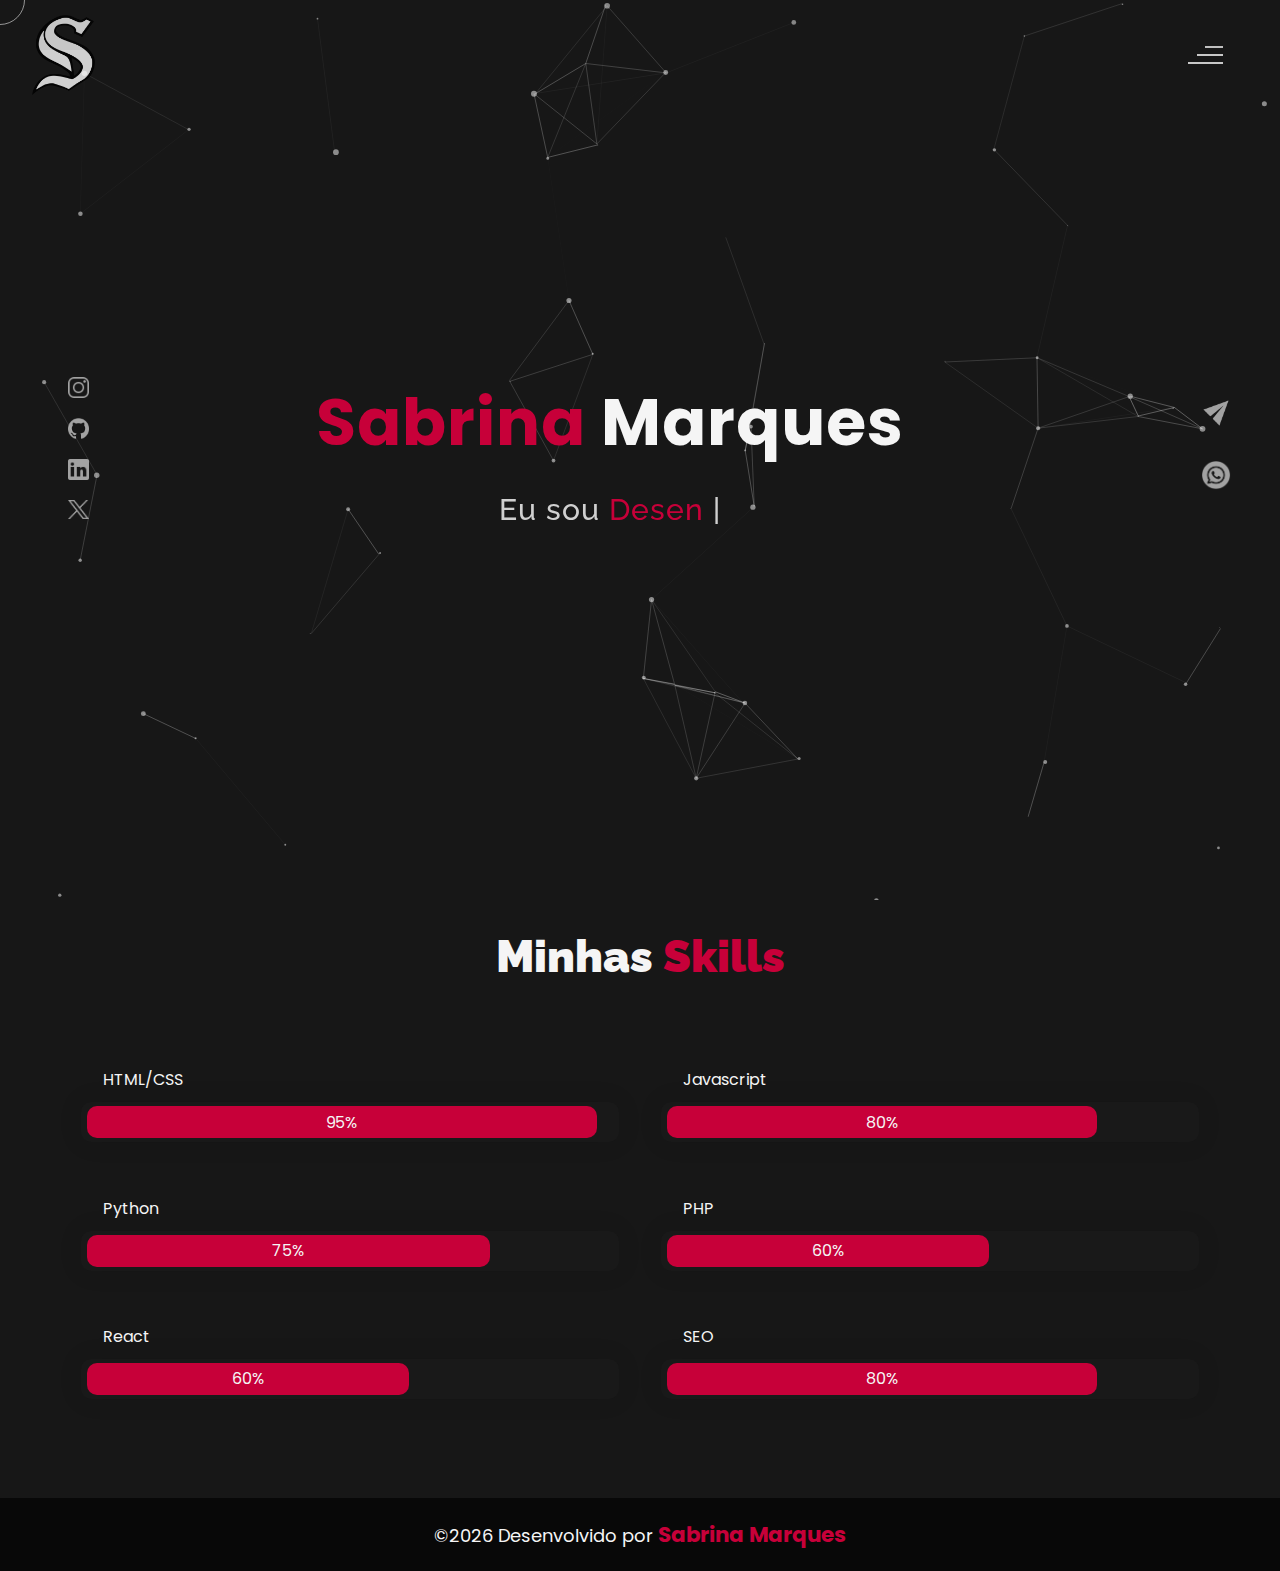
==== index.html @ eaeb14d9 "Alteração no html" ====
<!DOCTYPE html>
<html lang="pt">
<head>
    <meta charset="UTF-8">
    <meta name="viewport" content="width=device-width, initial-scale=1.0">
	<meta name="keywords" content="blog, business card, creative, creative portfolio, cv theme, online resume, personal, portfolio, professional cv, responsive portfolio, resume, resume theme, vcard" />
    <title>Sabrina Marques Portfólio</title>
  <!--favicon-img--> 
   <link rel="icon" type="image/png" href="images/S logo.png">
   <!--favicon-img-->
    <link rel="stylesheet" href="css/index.css">
    <!--main css file-->
</head>
<body>
    <div id="all">
        <div class="cursor"></div>
    <!--loader-->
        <div id="loader">
            <span class="color">Sabrina</span>Marques
        </div>
    <!--loader-end-->
    <!--link-screen-->
        <div id="breaker">
        </div>
        <div id="breaker-two">
        </div>
    <!--link-screen-->
        <!--Main-Section-->
        <!--Navigator-fullscreen-->
        <div id="navigation-content">
            <div class="logo">
                <img src="images/S logo.png" alt="logo">
            </div>
            <div class="navigation-close">
                <span class="close-first"></span>
                <span class="close-second"></span>
            </div>
            <div class="navigation-links">
                <a href="#" data-text="HOME" id="home-link" >HOME</a>
                <a href="#" data-text="ABOUT" id="about-link" >SOBRE</a>
                <a href="#" data-text="PORTFOLIO" id="portfolio-link" >PORTFOLIO</a>
                <a href="#" data-text="CONTACT" id="contact-link" >CONTATO</a>
            </div>
        </div>
        <!--Navigator-Fullscreen END-->
          <!--Home Page-->
        <!--Menubar-->
        <div id="navigation-bar">
            <img src="images/S logo.png" alt="logo">
            <div class="menubar">
                <span class="first-span"></span>
                <span class="second-span"></span>
                <span class="third-span"></span>
            </div>
        </div>
        <!--Menubar End-->
          <!--Header-->
        <div id="header">
            <div id="particles"></div>
              <!--Social Media Links-->
              <div class="social-media-links">
                <a href="https://www.instagram.com/sxbrina.tech"><img src="images/instagram logo.png" class="social-media" alt="instagram-logo"></a>
                 <a href="https://github.com/SabrinaMarquesF"><img src="images/github logo.png" class="social-media" alt="github-logo"></a>
                 <a href="https://www.linkedin.com/in/sabrina-marques-ferraz-79344420b/"><img src="images/linkedin logo.png" class="social-media" alt="linkedin-logo"></a>
                 <a href="https://twitter.com/sxbrinamf"><img src="images/Twitter-X-White-Logo-PNG.png" class="social-media" alt="twitter-logo"></a>
             </div>
            <!--Social Media Links end-->
            <div class="header-content">
                <div class="header-content-box">
                    <div class="firstline"><span class="color">Sabrina </span>Marques</div>
                <div class="secondline">
                Eu sou
                <span class="txt-rotate color" data-period="1200"data-rotate='[ " Desenvolvedora.", "Freelancer.", " Analista de Sistemas." ]'></span>
                <span class="slash">|</span>
        </div>
                    <div class="contact">
                <a href="Mailto:sabrinamferraz20@gmail.com"><img src="images/mail.png" alt="email-pic" class="contactpic"></a>
                <a href="https://wa.me/5587999756280"><img src="images/whatsapp.png" alt="phone-pic" class="contactpic"></a>
                    </div>    
            </div>
            </div>
            <!--header image
            <div class="header-image">
            <img src="images/man.jpg" alt="logo">
            </div>-->
            <!--header image end-->
        </div>
           <!--Header End-->
        <!--HomePage End-->
        <!--Main-Section End-->
        <!--about-->
        <div id="about">
            <div class="color-changer">
            <div class="color-panel">
                <img src="images/gear.png" alt="">
            </div>
            </div>
            <!--about content-->
            <div id="about-content">
                <div class="about-header">
                    Sobre <span class="color">Mim</span>
                    <span class ="header-caption">Conheça - <span class="color"> me.</span> :)</span>
                </div>
                <div class="about-main">
            <div class="about-first-paragraph wow">
            <!--about description-->
               <span class="about-first-line">
                    Sou uma
                    <span class="color">desenvolvedora web</span>
                     e entusiasta em games. </span>
                     <br>
               <span class="about-second-line"> Com o foco em sites, mas também desenvolvo projetos como jogos e APIs!</span>
               <div class="cv">
                <a href="images/SabrinaMarquesFerraz.pdf"><button>Veja meu <span class="colors">currículo </span></button></a>
            </div>
            </div>
            <!--about picture-->
            <div class="about-img">
                <img src="images/about.jpg" alt="Your Image">
            </div>
            </div>
    
            </div>
            <!--services start-->
            
            <!--services header-->
                    <div class="services-heading wow">
                        <span class="color">Meus </span>Serviços 
                    </div>
            <!--services header end-->
            <!--services content-->
                    <div class="services-content">
                           <div class="service-one service wow">
                               <div class="service-img">
                               <img src="images/coding.png" alt="service-one">
                               </div>
                               <div class="service-description">
                                <h2>Web Designing</h2>
                                <p>Experiência em criar interfaces intuitivas e funcionais, sempre focadas em UX e responsividade. Tenho conhecimento em HTML, CSS e JavaScript, além de utilizar ferramentas como Bootstrap e React para o desenvolvimento.</p>
                               </div>
                           </div>
                           <div class="service-two service wow">
                               <div class="service-img">
                               <img src="images/instagram.png" alt="service-two">
                               </div>
                               <div class="service-description">
                                <h2>Social Media</h2>
                                <p>Tenho experiência em Social Media, criando estratégias para engajamento em plataformas como Instagram e Facebook. Desenvolvo conteúdos criativos.</p>
                               </div>
                           </div>
                           <div class="service-three service wow">
                            <div class="service-img">
                               <img src="images/bulb.png" alt="service-three">
                            </div>
                            <div class="service-description">
                                <h2>Creative Design</h2>
                                <p>Desenvolvendo conceitos visuais inovadores para campanhas e projetos. Trabalho com tipografia, cores e layouts para criar designs que sejam atraentes e impactantes.</p>
                            </div>
                        </div>
                    </div>
            </div>
            <!--services content end-->
            <!--services end-->
            <div id="skills">
                <div class="skills-header">
                     Minhas <span class="color"> Skills</span>
                </div>
                <div class="skills-content " style="text-align: center;">
                    <div class="skill-html skill">
                        <div class="skill-text">
                    <div class="html">
                        HTML/CSS
                    </div>
                        </div>
                    <div class="html-prog wow prog">
                 <div class="html-progress wow">95%</div>
                    </div>
                    </div>
                    <div class="skill-html skill">
                        <div class="skill-text">
                    <div class="html">
                      Javascript
                    </div>
                        </div>
                    <div class="html-prog wow prog">
                 <div class="js-progress wow">80%</div>
                    </div>
                    </div>
                    <div class="skill-html skill">
                        <div class="skill-text">
                    <div class="html">
                        Python
                    </div>
                        </div>
                    <div class="html-prog wow prog">
                 <div class="adobe-progress wow">75%</div>
                    </div>
                    </div>
                    <div class="skill-html skill">
                        <div class="skill-text">
                    <div class="html">
                        PHP
                    </div>
                        </div>
                    <div class="html-prog wow prog">
                 <div class="php-progress wow">60%</div>
                    </div>
                    </div>
                    <div class="skill-html skill">
                        <div class="skill-text">
                    <div class="html">
                        React
                    </div>
                        </div>
                    <div class="html-prog wow prog">
                 <div class="jquery-progress wow">60%</div>
                    </div>
                    </div>
                    <div class="skill-html skill">
                        <div class="skill-text">
                    <div class="html">
                        SEO
                    </div>
                        </div>
                    <div class="html-prog wow prog">
                 <div class="seo-progress wow">80%</div>
                    </div>
                    </div>
                </div>
            </div>
    <!--copyright-section You Can Remove After Downloading-->
            <div class="footer">
             <div class="footer-text">
                &copy;<script>
                    document.write(new Date().getFullYear());
                  </script> Desenvolvido por <a href="https://www.instagram.com/sxbrina.tech" target="_blank" class="author-link">Sabrina Marques</a>
             </div>
            </div>
    <!--copyright-section-->
        </div>
        <!--about end-->
        <!--portfolio-->
        <div id="portfolio">
            <div class="portfolio-header"> <span class="color"> Meu </span> Portfólio
            <span class ="header-caption"> Alguns dos meus <span class="color"> Projetos</span></span></div>
             <div id="portfolio-content">
                 <div class="portfolio portfolio-first">
                     <div class="portfolio-image">
                        <img src="images/landingpagegogamer.png" alt="portfolio-first">
                     </div>
                     <div class="portfolio-text">
                         <h2>Landing Page</h2>
                         <p>Site feito com HTML, CSS e JavaScript. Desenvolvi uma landing page intuitiva para um evento de gamers, destacando a programação e facilitando a inscrição. 
                            A página é responsiva, oferecendo uma navegação simples em todos os dispositivos e links rápidos para redes sociais. </p>
                         <div class="button"><a href="https://github.com/SabrinaMarquesF/LandingPageGoGamer"><button><span class="index"> Veja o projeto<i class="gg-arrow-right"></i></span></button></a></div>
                     </div>
                 </div>
                 <div class="portfolio portfolio-second">
                    <div class="portfolio-image">
                        <img src="images/lojagamer.png" alt="portfolio-second">
                    </div>
                    <div class="portfolio-text">
                        <h2>Site para o seu negócio</h2>
                        <p>Site feito com HTML, CSS, Javascript e conhecimentos em Bootstrap. Criei um site moderno e responsivo para uma loja de PCs e periféricos, com um design atraente que exibe produtos de forma clara. O site oferece navegação fácil, categorias bem definidas para melhorar a experiência do usuário.</p>
                        <div class="button"><a href="https://lojadegamesportflio.netlify.app/"><button><span class="index"> Veja o projeto<i class="gg-arrow-right"></i></span></button></a></div>
                    </div>
                </div>
             
                <div class="portfolio portfolio-third">
                    <div class="portfolio-image">
                        <img src="images/smagency.png" alt="portfolio-third">
                    </div>
                    <div class="portfolio-text">
                        <h2>Site para sua agência</h2>
                        <p>Site feito com HTML, CSS, Javascript e conhecimentos em Bootstrap. Esse site foi desenvolvido com detalhes da experiência do usuário, totalmente responsivo e completo para ter todas a informações sobre a empresa.</p>
                        <div class="button"><a href="https://smagency.netlify.app/"><button><span class="index"> Veja o projeto<i class="gg-arrow-right"></i></span></button></a></div>
                    </div>
                </div>
                <div class="portfolio portfolio-fourth">
                    <div class=" portfolio-image">
                        <img src="images/pythongame.png" alt="portfolio-fourth">
                    </div>
                    <div class="portfolio-text">
                        <h2>Usando Python</h2>
                        <p>Um pequeno jogo feito com python, cotendo lógica e interações. Ainda na fase inicial.</p>
                        <div class="button"><a href="https://github.com/SabrinaMarquesF/EscapeFromSpaceDemo"><button><span class="index"> Veja o Projeto<i class="gg-arrow-right"></i></span></button></a></div>
                    </div>
                </div>
                 </div>
                    <!--copyright-section You Can Remove After Downloading-->
            <div class="footer">
                &copy;<script>
                    document.write(new Date().getFullYear());
                  </script> Desenvolvido por <a href="https://www.instagram.com/sxbrina.tech" target="_blank" class="author-link"> Sabrina Marques</a>
               </div>
       <!--copyright-section-->
             </div>
        <!--portfolio end-->
        <!--contact-->
     <div id="contact">
         <div class="contact-header">Entre em <span class="color"> Contato</span>
        <div class="contact-header-caption"> Vamos dar<span class="color"> play</span> no seu projeto!</div></div>
        <div class="contact-content">
            <!--Contact form-->
             <div class="contact-form">
                 <div class="form-header">
                     Mande sua menssagem
                 </div>
                 <form id="myForm" action="#">
                    <div class="input-line">
                        <input  id="name" type="text" placeholder="Nome" class="input-name">
                        <input id="email" type="email" placeholder="Email"  class="input-name">
                    </div>
                    <input type="text" id="subject" placeholder="Título" class="input-subject">
                    <textarea id ="body" class="input-textarea" placeholder="Mensagem"></textarea>
                    <button type="button" id ="submit" value="send">Enviar</button>
                 </form>
               
             </div>
            <!--Contact form-->
            <!--Contact information-->
             <div class="contact-info">
                <div class="contact-info-header">
                    Contact Info
                </div>
                <div class="contact-info-content">
                <div class="contect-info-content-line">
                    <img src="./images/icon-name.png" class="icon" alt="name-icon">
                    <div class="contact-info-icon-text">
                        <h6>Nome</h6>
                        <p>Sabrina Marques</p>
                  </div>
                </div>
                
              <div class="contect-info-content-line">
                  <img src="./images/icon-phone.png" class="icon" alt="phone-icon">
                  <div class="contact-info-icon-text">
                      <h6>Número</h6>
                      <p>+558799756280</p>
                </div>
              </div>
              
              <div class="contect-info-content-line">
                  <img src="./images/icon-email.png" class="icon" alt="email-icon">
                  <div class="contact-info-icon-text">
                      <h6>Email</h6>
                      <p>sabrinamferraz20@gmail.com</p>
                </div>
              </div>
                </div>
            <!--Contact information end-->
           </div>
        </div>
                    <div class="footer">
                        &copy;<script>
                            document.write(new Date().getFullYear());
                          </script> Desenvolvido por<a href="https://www.instagram.com/sxbrina.tech" target="_blank" class="author-link"> Sabrina Marques</a>
                       </div>
               <!--copyright-section-->
     </div>
        <!--contact end-->
    </div>
    <!--all the divisions-->
    <script src="https://cdnjs.cloudflare.com/ajax/libs/gsap/3.2.6/gsap.min.js"></script>
    <script src="js/jquery.min.js"></script>
    <script src="js/particles.js"></script>
    <script src="js/particles.min.js"></script>
    <script src="js/index.js"></script>
    <!--particles script-->
    <script>
  particlesJS("particles", {"particles":{"number":{"value":40,"density":{"enable":true,"value_area":800}},"color":{"value":"#ffffff"},"shape":{"type":"circle","stroke":{"width":0,"color":"#000000"},"polygon":{"nb_sides":5},"image":{"src":"img/github.svg","width":100,"height":100}},"opacity":{"value":0.5,"random":false,"anim":{"enable":false,"speed":1,"opacity_min":0.1,"sync":false}},"size":{"value":3,"random":true,"anim":{"enable":false,"speed":40,"size_min":0.1,"sync":false}},"line_linked":{"enable":true,"distance":150,"color":"#ffffff","opacity":0.4,"width":1},"move":{"enable":true,"speed":6,"direction":"none","random":false,"straight":false,"out_mode":"out","bounce":false,"attract":{"enable":false,"rotateX":600,"rotateY":1200}}},"interactivity":{"detect_on":"canvas","events":{"onhover":{"enable":true,"mode":"repulse"},"onclick":{"enable":true,"mode":"push"},"resize":true},"modes":{"grab":{"distance":400,"line_linked":{"opacity":1}},"bubble":{"distance":400,"size":40,"duration":2,"opacity":8,"speed":3},"repulse":{"distance":200,"duration":0.4},"push":{"particles_nb":4},"remove":{"particles_nb":2}}},"retina_detect":true});
    </script>

</body>
</html>
---- css/index.css ----
@import url('https://fonts.googleapis.com/css?family=Raleway:300&display=swap');
@import url('https://fonts.googleapis.com/css?family=Monoton&display=swap');
@import url('https://fonts.googleapis.com/css?family=Poppins:500&display=swap');
*{
    padding: 0%;
    margin: 0%;
    box-sizing: border-box;
}
::-webkit-scrollbar{
    width: 4px;
    color:#c70039;
    transition: all .4s ease;
}
::-webkit-scrollbar-thumb {
    background: #c70039; 
    border-radius: 4px;
    width: 4px;
    transition: all .4s ease;
  }
  ::-webkit-scrollbar-track {
    background: #101010; 
    border-radius: 4px;
    width: 4px;
  }
  input::-webkit-outer-spin-button,
input::-webkit-inner-spin-button {
  -webkit-appearance: none;
  margin: 0;
}

/* Firefox */
  html{
    background: #101010;
    
  }
  #loader{
      display: flex;
      align-items: center;
      justify-content: center;
      flex-direction: column;
      height:100vh;
      position: fixed;
      z-index:100;
      font-family: poppins;
      background-color: #202020;
      color: whitesmoke;
      font-size: 70px;
      width: 100%;
  }
body{
    user-select: none;
    height: auto;
    overflow-x: hidden;
    width: 100%;
    background: #171717;
}
#header{
    background:#171717;
    height: 100vh;
    width: 100%;;
    overflow: hidden;
    animation: scale 1.5s ease;
    position:relative;
    display: block;
}
#particles{
    position: absolute;
    top: 0;
    left: 0;
    height: 100%;
    width: 100vw;
    background-size: cover;
    background-position: 50% 50%;
    display: block;
}
#navigation-content{
    height: 100vh;
    width: 100%;
    position:fixed;
    z-index: 5;
    background-color:#020202;
    transform: translateY(-200%);
    display: flex;
    flex-direction: column;
    align-items: center;
    justify-content: center;
}
#navigation-bar{
    position: fixed;
    height: 100px;
    width: 100%;
    z-index: 3;
    padding: 10px;
    background:transparent;
    overflow: hidden;
}
.menubar{
    position: absolute;
    right:4%;
    top: 40%;
    cursor: pointer;
    opacity: .8;
    transition: all .4s ease;
}
.menubar span{
    position: relative;
    background-color:transparent;
    height:2px;
    width: 20px;
    display: block;
    margin:6px;
    border-radius: 20px;
}
.menubar .first-span{
    width:35px;
}
.menubar .first-span::before{
    content: "";
    position: absolute;
    height: 100%;
    width: 50%;
    top:0;
    right:0;
    background-color:whitesmoke;
    transition: all .5s ease;

}
.menubar .second-span{
    width:35px;
}
.menubar .second-span::before{
    content: "";
    position: absolute;
    height: 100%;
    width: 75%;
    top:0;
    right:0;
    background-color:whitesmoke;
    transition: all .3s ease;
}
.menubar .third-span{
    width:35px;
}
.menubar .third-span::before{
    content: "";
    position: absolute;
    height: 100%;
    width: 100%;
    top:0;
    right:0;
    background-color:whitesmoke;
    transition: all .3s ease;
}
.menubar:hover .second-span::before , .menubar:hover .first-span::before {
    width: 100%;
}
.menubar:hover{
    opacity: 1;
}
.close-first , .close-second{
 height: 2px;
 width: 35px;
 background-color: whitesmoke;
 display: block;
 margin: 4px;
 cursor: pointer;
 padding: 1px;
 border-radius: 20px;
}
.close-first {
    transform: rotate(45deg);
}
.close-second{
    transform: rotate(-45deg);
}
.navigation-close{
    position: absolute;
    top: 6%;
    right:4%;
    padding: 10px;
    cursor: pointer;
    transition: all.3s ease;
    opacity: .8;
}
.navigation-close:hover{
    opacity: 1;
    transform: rotate(90deg);
}
.logo img{
    height: 80px;
    position: absolute;
    top: 3%;
    left: 2.5%;
    opacity: .8;
    z-index: 2;
    cursor: pointer;
    transition: all .4s ease;
}
.logo img:hover{
    opacity: 1;
    transform: rotate(-45deg);
}
#navigation-bar img{
    height: 80px;
    position: absolute;
    ;
    top: 15%;
    left: 2.5%;
    opacity: .8;
    transition: all .4s ease;
}
#navigation-bar img:hover{
    opacity: 1;
    transform:rotate(-45deg);
}
.header-image img{
    height: 100vh;
    float: right;
}
.header-image{
    float: right;
    height: auto;
    background-size: cover;
    background-position: center;
    width: 40%;   
    height: 100vh;

}
.header-content{
    height: 100vh;
    width: 100%;
    float: left;
    display: flex;
    position: absolute;
    align-items: center;
    justify-content: center;
    color: whitesmoke;
    font-family: raleway;
    font-weight: 400;
    letter-spacing: 1px;
    flex-direction: column;
    font-size: 50px;
    z-index: 1;
}
.header-content-box{
    z-index: 2;
    text-align: center;
    height: auto;
    padding-right: 60px;
    width: auto;

}
.header-content .firstline{
    z-index: 2;
    font-weight:700;
    font-family: poppins;
    font-size: 65px;
}
.header-content .secondline{
    z-index: 2;
    font-size: 30px;
    padding-top:20px ;
    font-weight:500;
    color: rgb(255, 255, 255,.8);
}
.slash{
    animation-name: animateslash;
    animation-duration: .8s;
    animation-iteration-count: infinite;
    animation-play-state: running;
}
@keyframes animateslash{
    0%{
        opacity: 1;
        z-index: 2;
    }
    100%{
        opacity: 0;
        z-index: 0;
    }
}
@-webkit-keyframes animateslash{
    0%{
        opacity: 1;
        z-index: 2;
    }
    100%{
        opacity: 0;
        z-index: 0;
    }
}
.social-media-links{
    height: 100vh;
    position: absolute;
    z-index: 2;
    padding: 60px;
    width: auto;
    display: flex;
    flex-direction: column;
    align-items: center;
    justify-content: center;
}
.social-media{
    color: white;
    width:  21px;
    ;
    opacity: .6;
    margin: 8px;
    transition: all .4s ease;
}
.social-media:hover{
    opacity: 1;
    transform: scale(1.1);
}
.navigation-links{
    display: flex;
    align-items: center;
    justify-content: center;
    flex-direction: column;
    font-family:poppins;
}
.navigation-links a{
    padding:10px;
    text-decoration: none;
    color: white;
    font-size: 30px;
    opacity: .7;
    transition: all .4s ease;
}
.navigation-links a:hover{
    opacity: 1;
}
.navigation-links a::before{
    content: "";
    position: absolute;
    top:50%;
    left: 50%;
    display: flex;
    justify-content: center;
    transform: translate(-50%,-50%);
    align-items: center;
    font-size: 5em;
    font-weight: 400;
    font-family: monoton;
    color:rgb(255, 255, 255,.1);
    z-index: 1;
    pointer-events: none;
    opacity: 0;
    letter-spacing: 100px;
    transition: all .4s ease;
}
.navigation-links a:hover::before{
    content: attr(data-text);
    opacity: 1;
    letter-spacing: 10px;
}
.contact{
    display: flex;
    position: absolute;
    width: 10%;
    right: 0;
    top: 0;
    height: 100%;
    align-items: center;
    justify-content: center;
    flex-direction: column;
    z-index: 3;
}
.contact a{
    z-index: 3;
}
.contact img{
    margin:10px;
    height:30px;
    opacity: .6;
    transition: all .4s ease;
}
.contact img:hover{
    opacity: 1;
    transform: scale(1.1);
}
#breaker{
    height: 100vh;
    width: 200%;
    background-color: #c70039;
    opacity: 1;
    animation: breakeranimate 2s linear;
    display: none;
    transition: all .4s ease;
    border-radius: 5px;
    z-index: 10;
    position: fixed;
}
@keyframes breakeranimate{
   0%{ transform : translateX(-100%)}
   50%{ transform : translateX(0%) }
   100%{ transform : translateX(100%) }
}
@-webkit-keyframes breakeranimate{
    0%{ transform : translateX(-100%) }
    50%{ transform : translateX(0%) }
    100%{ transform : translateX(100%) }
}
.color{
    color: #c70039;
    transition: all .4s ease;
}
#about{
    background-color: #101010;
    display: none;
    width: 100%;
    height: auto;
    overflow: hidden;
}
@keyframes scale{
    0%{
        transform: scale(.6);
    }
    100%{
        transform: scale(1);
    }
}
@-webkit-keyframes breakeranimate{
    0%{
        transform: scale(.6);
    }
    100%{
        transform: scale(1);
    }
}
#about-content{
    display: flex;
    flex-direction:column;
    align-items: center;
    color: whitesmoke;
    justify-content: center;
    height: auto;
    width: 100%;
    padding:30px;
}
.about-header{
    height: auto;
    width: 100%;
    text-align: center;
    align-items: center;
    justify-content: center;
    font-size: 45px;
    font-family: raleway;
    color: whitesmoke;
    padding:10px;
    padding-bottom: 30px;
    padding-top: 60px;
    font-weight: 900;
}
.about-first-paragraph{
    color: whitesmoke;
    justify-content: center;
    font-size: 20px;
    font-family: poppins;
    width: 50%;
    padding: 30px;
    font-weight: 400;
}
.about-first-paragraph .color{
    font-size: 40px;
}
.about-first-line{
    font-size: 35px;
    opacity: 1;
    margin-bottom: 10px;
    display: block;
}
.about-second-line{
    opacity: .8;
    font-size: 18px;
    font-weight: 200;
}
.about-main{
    display: flex;
    align-items: center;
    justify-content: center;
    width: 100vw;
    height: auto;
    padding-left: 50px;
    padding-right: 50px;
    flex-direction: row;
}
.about-img img{
    width: 100%;
    height:380px;
    padding: 30px;
    border-radius: 40px;
}
.about-img {
    background-image: cover;
    width: 550px;
    height:auto;
    padding: 30px;
    padding-top: 10px;
    border-radius: 40px;
}

#about-content a{
    text-decoration: none;
    font-family: aileron;
    font-weight: 400;
    font-size: 35px;
    color: #c70039;
    transition: all .4s ease;
}
.cv {
    padding-top: 40px;
}
.cv a button{
    background: transparent;
    border:none;
    padding: 15px 30px;
    color: whitesmoke;
    background: #c70039;
    outline: none;
    font-size:20px;
    font-family: aileron;
    border-radius: 4px;
    font-weight: 400;
    cursor: pointer;
    position: relative;
    transition: all .4s ease;

}
.cv a button:hover{
    opacity: 1;
    transform: scale(1.05);
}
#services{
    position: relative;
}

.services-heading{
    height: auto;
    width: 100%;
    text-align: center;
    align-items: center;
    justify-content: center;
    font-size: 45px;
    font-family: raleway;
    color: whitesmoke;
    padding:10px;
    padding-bottom: 30px;
    padding-top: 30px;
    font-weight: 900;

}
.about-first-paragraph {
    display: flex;
    align-items: center;
    justify-content: center;
    flex-direction:column ;
}
.colors{
    color: whitesmoke;
}
.services-content{
    height: auto;
    width: 100%;
    overflow: hidden;
    text-align: center;
    padding:2.5%;
}
.service{
    height:380px;
    width:28%;
    margin: 1.5%;
    background-color: #191919;
    ;
    display: inline-block;
    box-shadow:0px 0px 25px rgb(0,0,0,.05);
    position: relative;
    text-align: center;
    z-index: 2;
    border-radius: 10px;
    overflow: hidden;
    animation: opacity 1.4s ease ;
}
.service-img{
    text-align: center;
}

.service-img img{
    display: inline-block;
    z-index: 2;
    position: relative;
    margin: 20px;
    border-radius: 30%;
    padding: 10px;
    border: 0px solid #c70039;
    background: #c70039;
    box-shadow:0px 0px 0px 0px #c70039 ;
    height:100px;
    transition: all .8s ease;
}
.service:hover .service-img img{
    box-shadow:0px 0px 0px 400px #c70039 ;
}
.service-description{
    font-family: poppins;
    color:whitesmoke;
    position: relative;
    display: inline-block;
    z-index:2;
}
.service-description h2{
    padding: 10px;
    margin: 5px;
    font-weight: 200;
    font-size: 25px;
}
.service-description p{
    padding: 10px;
    font-weight: 200;
    font-size: 16px;
    opacity: .8;
}
#skills{
    width: 100%;
    height:auto;
}
.skills-header{
    height: auto;
    width: 100%;
    text-align: center;
    align-items: center;
    justify-content: center;
    font-size: 45px;
    font-family: raleway;
    color: whitesmoke;
    padding:10px;
    padding-bottom: 30px;
    padding-top: 30px;
    font-weight: 900;
}
.skills-content{
    height: auto;
    width:100%;
    margin-top: 20px;
    margin-bottom: 80px;
}
.skill-html{
    height: auto;
    width: 45%;
    padding: 0%;
    position: relative;
    font-family: poppins;
    color:whitesmoke;
    display: inline-block;
    padding:1.5%;
}
.skill-text{
    width:80%;
    position: relative;
    height: 50px;
}
.html{
    display: inline-block;
    position: absolute;
    left: 5%;
    top:30%;
}
.html-prog{
   width:100%;
   height:40px;
   border-radius: 10px;
   background: #191919;
   box-shadow:0px 0px 25px rgb(0,0,0,.1);
   position: relative;
   overflow: hidden;
}
.html-progress{
    position: absolute;
    top:10%;
    left:1%;
    height: 80%;
    display: flex;
    align-items: center;
    justify-content: center;
    transition: all .4s ease;
    width:95%;
    border-radius: 10px;
    background: #c70039;
}
.js-progress{
    position: absolute;
    top:10%;
    left:1%;
    height: 80%;
    display: flex;
    align-items: center;
    font-family: poppins;
    justify-content: center;
    transition: all .4s ease;
    width:80%;
    border-radius: 10px;
    background: #c70039;
}
.adobe-progress{
    position: absolute;
    top:10%;
    left:1%;
    height: 80%;
    display: flex;
    align-items: center;
    justify-content: center;
    transition: all .4s ease;
    width:75%;
    border-radius: 10px;
    background: #c70039;
}
.php-progress{
    position: absolute;
    top:10%;
    left:1%;
    height: 80%;
    display: flex;
    align-items: center;
    justify-content: center;
    width:60%;
    border-radius: 10px;
    background: #c70039;
    transition: all .4s ease;
}
.jquery-progress{
    position: absolute;
    top:10%;
    left:1%;
    height: 80%;
    display: flex;
    align-items: center;
    justify-content: center;
    transition: all .4s ease;
    width:60%;
    border-radius: 10px;
    background: #c70039;
}
.seo-progress{
    position: absolute;
    top:10%;
    left:1%;
    height: 80%;
    display: flex;
    align-items: center;
    justify-content: center;
    width:80%;
    border-radius: 10px;
    transition: all .4s ease;
    background: #c70039;
}
.portfolio-header{
    height: auto;
    width: 100%;
    text-align: center;
    align-items: center;
    justify-content: center;
    font-size: 45px;
    font-family: raleway;
    transition: all .4s ease;
    color: whitesmoke;
    padding:10px;
    padding-bottom: 30px;
    padding-top: 60px;
    font-weight: 900;
}

.header-caption{
    opacity:.8;
    display: block;
    font-size: 20px;
    font-family: raleway;
    padding: 8px;
    padding-top: 15px;
    color: whitesmoke;
    font-weight: 400;
}
.portfolio{
    height:auto;
    width: 100%;
    display: flex;
    flex-direction: row;
    align-items: center;
    justify-content: center;
    padding: 1.5%;
    padding-right: 2%;
    padding-top: 50px;
    padding-bottom: 40px;
}

.portfolio-text{
    width: 40%;
    padding-left: 1%;
    margin: 1%;
    margin-left: -40px;
    margin-top: 160px;
    z-index: 3;
    opacity: 1;
    background: #080808;
    padding-top: 10px;
    padding-bottom: 10px;
}

.portfolio-text h2{
    font-size: 35px;
    font-family: poppins;
    font-weight: 200;
    padding: 20px;
    color: #c70039;
    transition: all .4s ease;
}
.portfolio-text p{
    font-size: 16px;
    opacity: .8;
    font-family: poppins;
    font-weight: 200;
    padding: 20px;
}
.portfolio-text button{
    font-size: 16px;
    opacity: .8;
    font-family: poppins;
    font-weight: 200;
    padding: 10px 20px;
    background:transparent;
    color:#c70039;
    transition: all .4s ease;
    outline: none;
    margin: 20px;
    border: 1.5px solid #c70039;
    cursor: pointer;
    overflow: hidden;
    position: relative;
    transition: all .4s ease;
}
.portfolio-text button::before{
    content: "";
    position: absolute;
    width: 0%;
    height: 200%;
    transform: rotate(-15deg) translateY(-20px);
    top: 0;
    left: 0;
    z-index: 3;
    background: #c70039;
    transition: all .7s ease;
}
.portfolio-text button:hover{
    opacity: 1;
    color:whitesmoke;
}
 button:hover .index{
     position: relative;
    z-index: 4;
}
.portfolio-text button:hover::before{
    opacity: 1;
    width: 120%;
}
.button{
    text-align: center;
}
    .portfolio-image img{
        height: 400px;
        width: 100%;
        position: relative;
    }
    .portfolio-image{
        height: 400px;
        width: 40%;
    }
.portfolio-image img::before{
    content: "";
    height: 100%;
    width: 100%;
    background: #c70039;
    opacity: .1;
    top: 0;
    left: 0;
    transition: all .4s ease;
    position: absolute;
    z-index: 2;
}
#portfolio-content{
    width: 100%;
    display: flex;
    height: auto;
    flex-direction: column;
    justify-content: center;
    overflow: hidden;
}
#portfolio{
    display: none;
    height: auto;
    overflow-x: hidden;
    background-color: #101010;
    width: 100%;
    color:whitesmoke;
}
.blog-header{
    height: auto;
    width: 100%;
    text-align: center;
    align-items: center;
    justify-content: center;
    font-size: 45px;
    font-family: raleway;
    color: whitesmoke;
    padding:10px;
    padding-bottom: 30px;
    padding-top: 60px;
    font-weight: 900;
}
.cursor{
    height: 50px;
    width: 50px;
    display: block;
    border-radius: 50%;
    border: 1px solid whitesmoke;
    background: transparent;
    pointer-events: none;
    position: fixed;
    top: -25px;
    left: -25px;
    z-index: 10;
    opacity: .6;
    transition:  scale .5s ease;
}
.cursor-small{
    height: 50px;
    width: 50px;
    display: block;
    border-radius: 50%;
    border: 1px solid whitesmoke;
    background: transparent;
    pointer-events: none;
    position: fixed;
    top: -25px;
    left: -25px;
    z-index: 10;
    opacity: .6;
    transition:  scale .4s ease;
}

#contact{
    display: none;
    height: auto;
    text-align: center;
    width: 100%;
    background: #101010;
    position: relative; 
}
.contact-header{
    height: auto;
    width: 100%;
    text-align: center;
    align-items: center;
    justify-content: center;
    font-size: 45px;
    font-family: raleway;
    color: whitesmoke;
    padding:10px;
    padding-bottom: 30px;
    padding-top: 60px;
    font-weight: 900;
}
.contact-header-caption{
    padding: 10px;
    color: whitesmoke;
    opacity: .9;
    font-family:raleway;
    font-size: 18px;
}
.contact-content{
    width: 90%;
    margin: auto;
    height: auto;
    display: flex;
    flex-direction: row;
    align-items: center;
    justify-content: center;
}
.contact-info{
    width: 40%;
    height: 500px;
    background: url(../images/códigos.jpg);
    background-position: center;
    background-size: cover;
    border-radius: 16px;
    margin-bottom: 50px;
    position: relative;
    overflow: hidden;
}
.contact-info::before{
    content: "";
    width: 100%;
    height: 100%;
    position: absolute;
    top: 0;
    left: 0;
    background: #101010;
    opacity: .8;
    pointer-events: none;
}
.contact-form{
    height: 550px;
    padding-right:40px;
    width: 60%;
    display: flex;
    flex-direction: column;
}
form{
    display: flex;
    flex-direction: column;
    height: auto;
    width:auto;
    align-items: center;
    position: relative;
}
.input-line{
    width: 100%;
    height: auto;
    display: flex;
    flex-direction: row;
    align-items: center;
    justify-content: center;
}
.input-name{
    width: 40%;
    padding:10px 20px;
    margin:14px;
    border-radius: 8px;
    outline: none;
    background: #050505;
    border:none;
    color: whitesmoke;
    font-family: poppins;
    font-size: 18px;
}
.form-header{
    font-size: 24px;
    font-family: poppins;
    font-weight: 400;
    color: whitesmoke;
    padding: 28px;
}
.input-subject{
    width: 84%;
    padding:10px 20px;
    margin:24px;
    border-radius: 8px;
    outline: none;
    background: #050505;
    border:none;
    color: whitesmoke;
    font-family: poppins;
    font-size: 18px;
}
.input-textarea{
    width: 84%;
    padding:10px 20px;
    margin:15px;
    height: 150px;
    border-radius: 8px;
    outline: none;
    background: #050505;
    border:none;
    color: whitesmoke;
    font-family: poppins;
    font-size: 18px;
}
form button{
    padding:8px 24px;
    font-family: poppins;
    font-size:20px;
    color: whitesmoke;
    background:#BB0035;
    opacity: .8;
    margin: 20px;
    cursor: pointer;
    border: none;
    border-radius: 8px;
    transition: all .4s ease;
}
form button:hover{
  opacity: 1;
}
.contact-info-header{
    position: relative;
    z-index: 2;
    font-size: 24px;
    font-family: poppins;
    font-weight: 400;
    color: whitesmoke;
    padding: 30px;
}
.contect-info-content-line{
    height: auto;
    padding: 10px;
    position: relative;
    z-index: 2;
    display: flex;
    flex-direction: row;
    align-items: center;
    text-align: left;
    margin-left: 100px;
}
.contact-info-icon-text{
    color: whitesmoke;
    padding:15px;
    font-family: poppins;
}
.contact-info-icon-text h6{
    font-size: 15px;
    opacity: .8;
}
.contact-info-icon-text p{
    font-size: 14px;
    opacity: .7;
}
.icon{
    height:40px;
    opacity: .8;
}

.footer{
    background: #080808;
    width: 100%;
    padding: 20px;
    color: whitesmoke;
    display: flex;
    flex-direction: row;
    font-family: poppins;
    align-items: center;
    justify-content: center;
}
.footer .footer-text{
    position: relative;
    display: inline;
    font-size: 18px;
    font-weight: 400;
    opacity: 1;
}
.color-changer{
    height: auto;
    width: auto;
    display: flex;
    flex-direction: row;
    position: fixed;
    right:-150px;
    top:40%;
    z-index: 4;
    color:black;
    transition:all .4s ease;
}
.color-changer-active{
    right:0px;
    transition:all .4s ease;
}
.color-panel{
    height: 45px;
    cursor: pointer; 
    width:45px;
    display: flex;
    align-items: center;
    justify-content: center;
    border-bottom-left-radius: 3px;
    border-top-left-radius: 3px;
    background: whitesmoke;
}
.color-panel img{
    height: 40px; 
    width:40px;
    padding:2px;
    animation: rotate 2s linear infinite;
}
.colors ul{
    display: flex;
    flex-wrap: wrap;
    height: auto;
    max-width: 150px;
    text-align: center;
    justify-content: center;
    margin-top: 10px;
}
.colors li{
    height: 30px;
    width: 30px;
    margin: 5px;
    border-radius: 20%;
    position: relative;
    overflow: hidden;
}
.colors li a{
    position: absolute;
    top: 0;
    left: 0;
    height: 100%;
    width: 100%;
}
.color-red{
    background: #c70039;
}
.color-purple{
    background: #481380;
}
.color-green{
    background: #04A777;
}
.color-blue{
    background: #035aa6;
}
.color-malt{
    background: #00909e;
}
.color-orange{
    background: #dd7631;
}
@keyframes rotate{
    0%{
   transform: rotate(0deg);
    }
    100%{
   transform: rotate(360deg);
    }
}
@-webkit-keyframes rotate{
    0%{
        transform: rotate(0deg);
         }
         100%{
        transform: rotate(360deg);
         }
}
.color-selector{
    height:auto;
    width:150px;
    padding: 10px;
    background: whitesmoke;
    font-family: poppins;
    font-size: 16px;
    display: flex;
    color: black;
    flex-direction: column;
    align-items: center;
    justify-content: center;
}
.color-selector li{
  list-style: none;
}

.author-link {
    color: #c70039; 
    font-weight: bold; 
    text-decoration: none; 
    font-size: 1.2em;
    transition: color 0.3s ease; 
  }

  .author-link:hover {
    color: #f81555; 
    text-decoration: none;
  }

/*

Mobile

*/


@media only screen and (max-width: 550px){
    .header-content{
        height: 100vh;
        width: 100%;
        float: left;
        display: flex;
        align-items: center;
        justify-content: center;
        flex-direction: column;
        color: whitesmoke;
        font-family: raleway;
        font-weight: 500;
        letter-spacing: 2px;
        font-size: 40px;
    }
    .contact{
        display: none;
    }
    .header-image{
        float: right;
        height: auto;
        width: 0%;   
    }
    .social-media-links{
        width: 100%;
        left: 0;
        bottom: 0;
        position: absolute;
        padding: 10px;
        height: auto;
        display: flex;
        flex-direction: row;
        align-items: center;
        justify-content: center;
    }
    .header-content-box{
        padding-left: 0px;
        z-index: 2;
        text-align: center;
    }
    #contact{
        display: none;
    }
    #breaker{
        height: 50vh;
        width: 200%;
        background-color: #c70039;
        opacity: 1;
        animation: breakeranimate 2s linear;
        display: none;
        transition: all .4s ease;
        z-index: 10;
        position: fixed;
    }
    @keyframes breakeranimate{
       0%{ transform : translateX(-100%)}
       50%{ transform : translateX(0%) }
       100%{ transform : translateX(100%) }
    }
    @-webkit-keyframes breakeranimate{
        0%{ transform : translateX(-100%) }
        50%{ transform : translateX(0%) }
        100%{ transform : translateX(100%) }
    }
    .header-content-box{
        z-index: 2;
        text-align: center;
        height: auto;
        padding-right: 0px;
        width: auto;
    
    }
    #about-content{
        display: flex;
        flex-direction:column;
        align-items: center;
        color: whitesmoke;
        justify-content: center;
        height: auto;
        width: 100%;
        padding:30px;
    }
    .about-header{
        color: whitesmoke;

        justify-content: center;
        font-size: 35px;
        font-family: raleway;
        padding:10px;
        font-weight: 900;
    }
    .about-first-paragraph{
        color: whitesmoke;
        justify-content: center;
        font-size: 20px;
        font-family: poppins;
        width: 95%;
        padding: 10px;
        font-weight: 400;
    }
    .about-first-paragraph .color{
        font-size: 30px;
    }
    .about-first-line{
        font-size: 28px;
        opacity: 1;
        margin-bottom: 10px;
        display: block;
    }
    .about-second-line{
        opacity: .8;
        font-size: 15px;
    }
    .about-main{
        display: flex;
        align-items: center;
        justify-content: center;
        width: 100vw;
        height: auto;
        padding-left: 10px;
        padding-right: 10px;
        flex-direction: column-reverse;
    }
    .about-img img{
        width: 280px;
        height:220px;
        padding: 5px;
        border-radius: 10%;
    }
    .about-img {
        width: 100%;
        height:250px;
        text-align: center;
        overflow: hidden;
        border-radius: 10%;
    }
    .service{
        height:320px;
        width:90%;
        margin: 1.5%;
        background-color: #191919;
        display: inline-block;
        box-shadow:0px 0px 25px rgb(0,0,0,.1);
        position: relative;
        text-align: center;
        z-index: 2;
        border-radius: 10px;
        overflow: hidden;
    }
    .service-img img{
        display: inline-block;
        z-index: 2;
        position: relative;
        margin: 20px;
        border-radius: 30%;
        padding: 10px;
        height:80px;
        transition: all .8s ease;
    }
    .skill{
        width:80%;
    }
    .prog{
        height:30px;
    }
    .skills-content{
        height: auto;
        width:100%;
        margin-top: 20px;
        margin-bottom: 15px;
    }
    .portfolio{
        height:auto;
        width: 100%;
        display: flex;
        flex-direction: column;
        align-items: center;
        justify-content: center;
        padding: 1.5%;
        padding-right: 2%;
    padding-top: 50px;
    padding-bottom: 40px;
    }
    .portfolio-text{
        width: 90%;
        padding-left: 0%;
        margin: 0%;
        margin-left: 0px;
        margin-top: 0px;
        z-index: 1;
        background: #070707;
        padding-top: 10px;
        padding-bottom: 10px;
    }
        .portfolio-image{
            position: relative;
        }
            .portfolio-text h2{
                font-size: 22px;
                font-family: poppins;
                font-weight: 200;
                padding: 10px;
            }
            .portfolio-text p{
                font-size: 15px;
                opacity: .8;
                font-family: poppins;
                font-weight: 200;
                padding: 15px;
            }
            .cursor{
                display: none;
            }
            .service:hover .service-img img{
                box-shadow:0px 0px 0px 0px #c70039 ;
            }
            .portfolio-image img{
                height: 300px;
                width: 100%;
            }
            .portfolio-image{
                height: 300px;
                width: 90%;
            }
            #navigation-bar img{
                height: 80px;
                position: absolute;
                top: 15%;
                left: 2.5%;
                opacity: .8;
                transition: all .4s ease;
                display: none;
            }
            .blogs{
                height: auto;
                width: 90%;
                margin: 10px;
                margin-top: 20px;
                margin-bottom: 20px;
                position: relative;
            }
            .blogs .img{
                height: 80%;
                width: 100%;
                overflow: hidden;
                transition: all .65s ease;
                position: relative;
            }
            .blog-date{
                position: absolute;
                left: 0;
                bottom: 0;
                color: whitesmoke;
                font-size: 18px;
                text-align: center;
                font-weight: 400;
                font-family: poppins;
                padding: 3px;
                width: 35%;
                height: auto;
            }
            .blogs .img img{
                height: 100%;
                width: 100%;
                transition: all .65s ease;
            }
            .blog-text{
              height: auto;
              width: 100%;
              text-align: center;
              vertical-align: center;
              font-family: poppins;
              color: whitesmoke;
              background-color: #000000;
              transition: all .5s ease;
            }
            .blog-text h3{
              font-size: 24px;
              font-weight: 200;
              height: 15%;
              padding: 10px;
              letter-spacing: 1px;
            }
            .blog-text p{
                font-size: 15px;
                opacity: .9;
                font-weight: 200;
                height: 85%;
                padding: 20px;
                letter-spacing: 1px;
              }
            .blogs:hover .img{
                  transform: translateY(0%);
              }
            .blogs:hover .blog-text{
                transform: translateY(0%);
            }
            .contact-content{
                width: 90%;
                margin: auto;
                height: auto;
                display: flex;
                flex-direction: column;
                align-items: center;
                justify-content: center;
            }
            .contact-info{
                width: 90%;
                height: 500px;
                background-position: center;
                background-size: cover;
                border-radius: 16px;
                margin-bottom: 25px;
                position: relative;
                overflow: hidden;
            }
            .contact-info::before{
                content: "";
                width: 100%;
                height: 100%;
                position: absolute;
                top: 0;
                left: 0;
                background: #101010;
                opacity: .7;
                pointer-events: none;
            }
            .contact-form{
                height: auto;
                width: 90%;
                display: flex;
                padding-bottom: 40px;
                padding-right:0px;
                flex-direction: column;
            }
            form{
                display: flex;
                flex-direction: column;
                height: auto;
                width:auto;
                align-items: center;
                position: relative;
            }
            .input-line{
                width: 100%;
                height: auto;
                display: flex;
                flex-direction: column;
                align-items: center;
                justify-content: center;
            }
            .input-name{
                width: 90%;
                padding:10px 20px;
                margin:14px;
                border-radius: 8px;
                outline: none;
                background: #050505;
                border:none;
                color: whitesmoke;
                font-family: poppins;
                font-size: 16px;
            }
            .form-header{
                font-size: 22px;
                font-family: poppins;
                font-weight: 400;
                color: whitesmoke;
                padding: 20px;
                padding-top: 0px;
            }
            .input-subject{
                width: 90%;
                padding:10px 20px;
                margin:24px;
                border-radius: 8px;
                outline: none;
                background: #050505;
                border:none;
                color: whitesmoke;
                font-family: poppins;
                font-size: 16px;
            }
            .input-textarea{
                width: 90%;
                padding:10px 20px;
                margin:15px;
                height: 140px;
                border-radius: 8px;
                outline: none;
                background: #050505;
                border:none;
                color: whitesmoke;
                font-family: poppins;
                font-size: 16px;
            }
            form button{
                padding:8px 24px;
                font-family: poppins;
                font-size:20px;
                color: whitesmoke;
                opacity: .8;
                margin: 20px;
                cursor: pointer;
                border: none;
                border-radius: 8px;
                transition: all .4s ease;
            }
            form button:hover{
              opacity: 1;
            }
            .contact-info-header{
                position: relative;
                z-index: 2;
                font-size: 24px;
                font-family: poppins;
                font-weight: 400;
                color: whitesmoke;
                padding: 20px;
            }
            .contect-info-content-line{
                height: auto;
                padding: 10px;
                position: relative;
                z-index: 2;
                display: flex;
                flex-direction: row;
                align-items: center;
                text-align: left;
                margin-left: 5%;
            }
            .contact-info-icon-text{
                color: whitesmoke;
                padding:15px;
                font-family: poppins;
            }
            .contact-info-icon-text h6{
                font-size: 15px;
                opacity: .8;
            }
            .contact-info-icon-text p{
                font-size: 14px;
                opacity: .7;
            }
            .hire-me-section{
                display: none;
            }
           
}
       
/*

for tabs and large phones

*/



@media all and (max-width: 1025px) and (min-width: 551px){
    .header-content{
        height: 100vh;
        width: 100%;
        float: left;
        display: flex;
        align-items: center;
        justify-content: center;
        flex-direction: column;
        color: whitesmoke;
        font-family: raleway;
        font-weight: 500;
        letter-spacing: 2px;
        font-size: 40px;
    }
    .header-image{
        float: right;
        height: auto;
        width: 0%;   
    }
    .social-media-links{
        width: 100%;
        left: 0;
        bottom: 0;
        position: absolute;
        padding: 10px;
        height: auto;
        display: flex;
        flex-direction: row;
        align-items: center;
        justify-content: center;
    }
    .header-content-box{
        padding-left: 0px;
        z-index: 2;
        text-align: center;
    }
    .contact{
        display: none;
    }
    #breaker{
        height: 50vh;
        width: 200%;
        background-color: #c70039;
        opacity: 1;
        animation: breakeranimate 2s linear;
        display: none;
        transition: all .4s ease;
        z-index: 10;
        position: fixed;
    }
    @keyframes breakeranimate{
       0%{ transform : translateX(-100%)}
       50%{ transform : translateX(0%) }
       100%{ transform : translateX(100%) }
    }
    @-webkit-keyframes breakeranimate{
        0%{ transform : translateX(-100%) }
        50%{ transform : translateX(0%) }
        100%{ transform : translateX(100%) }
    }
    .header-content-box{
        z-index: 2;
        text-align: center;
        height: auto;
        padding-right: 0px;
        width: auto;
    
    }
    #about-content{
        display: flex;
        flex-direction:column;
        align-items: center;
        color: whitesmoke;
        justify-content: center;
        height: auto;
        width: 100%;
        padding:10px;
    }
    .about-header{
        color: whitesmoke;
        justify-content: center;
        font-size: 45px;
        font-family: raleway;
        padding:15px;
        font-weight: 900;
    }
    .about-first-paragraph{
        color: whitesmoke;
        justify-content: center;
        font-size: 40px;
        font-family: poppins;
        width: 95%;
        padding: 25px;
        font-weight: 400;
    }
    .about-first-paragraph .color{
        font-size: 35px
    }
    .about-first-line{
        font-size: 32px;
        opacity: 1;
        margin-bottom: 10px;
        display: block;
    }
    .about-second-line{
        opacity: .8;
        font-size: 24px;
    }
    .about-main{
        display: flex;
        align-items: center;
        justify-content: center;
        width: 100vw;
        height: auto;
        padding-left: 10px;
        padding-right: 10px;
        flex-direction: column-reverse;
    }
    .about-img img{
        width: 100%;
        height:380px;
        padding: 30px;
        border-radius: 40px;
    }
    .about-img {
        width: 550px;
        height:auto;
        padding: 30px;
        padding-top: 10px;
        border-radius: 40px;
    }
    .cv a button{
        border:none;
        padding: 20px 30px;
        color: whitesmoke;
        outline: none;
        font-size:20px;
        font-family: aileron;
        border-radius: 8px;
        font-weight: 400;
        cursor: pointer;
        position: relative;
        transition: all .4s ease;
    
    }
    .service{
        height:auto;
        width:45%;
        margin: 2%;
        background-color: #191919;
        display: inline-block;
        box-shadow:0px 0px 25px rgb(0,0,0,.1);
        position: relative;
        text-align: center;
        z-index: 2;
        border-radius: 10px;
        padding: 10px;
        overflow: hidden;
    }
    .service-description h2{
        padding: 10px;
        margin: 5px;
        font-weight: 200;
        font-size: 22px;
    }
    .service-description p{
        padding: 10px;
        font-weight: 200;
        font-size: 15px;
        opacity: .8;
    }
    .skill{
        width:40%;
    }
    .prog{
        height:35px;
    }
    .skills-content{
        height: auto;
        width:100%;
        margin-top: 20px;
        margin-bottom: 15px;
    }
    .portfolio{
        height:auto;
        width: 100%;
        display: flex;
        flex-direction: column;
        align-items: center;
        justify-content: center;
        padding: 1.5%;
        padding-right: 2%;
    padding-top: 50px;
    padding-bottom: 40px;
    }
    .portfolio-text{
        width: 70%;
        padding-left: 0%;
        margin: 0%;
        margin-left: 0px;
        margin-top: 0px;
        z-index: 1;
        background: #080808;
        padding-top: 15px;
        padding-bottom: 15px;
    }
        .portfolio-image{
            position: relative;
        }
            .portfolio-text h2{
                font-size: 35px;
                font-family: poppins;
                font-weight: 200;
                padding: 15px;
            }
            .portfolio-text p{
                font-size: 20px;
                opacity: .8;
                font-family: poppins;
                font-weight: 200;
                padding: 15px;
            }
            .cursor{
                display: none;
            }
            .service:hover .service-img img{
                box-shadow:0px 0px 0px 0px #c70039 ;
            }
            .portfolio-image img{
                height: 380px;
                width: 100%;
                position: relative;
            }
            .portfolio-image{
                height: 380px;
                width: 70%;
            }
            #navigation-bar img{
                height: 80px;
                position: absolute;
                top: 15%;
                left: 2.5%;
                opacity: .8;
                transition: all .4s ease;
            }
            .blogs{
                height: auto;
                width: 75%;
                margin: 10px;
                margin-top: 20px;
                margin-bottom: 20px;
                position: relative;
            }
            .blogs .img{
                height: 60%;
                width: 100%;
                overflow: hidden;
                transition: all .65s ease;
                position: relative;
            }
            .blog-date{
                position: absolute;
                left: 0;
                bottom: 0;
                color: whitesmoke;
                font-size: 18px;
                text-align: center;
                font-weight: 400;
                font-family: poppins;
                padding: 3px;
                width: 35%;
                height: auto;
            }
            .blogs .img img{
                height: 100%;
                width: 100%;
                transition: all .65s ease;
            }
            .blog-text{
              height: auto;
              width: 100%;
              text-align: center;
              vertical-align: center;
              font-family: poppins;
              color: whitesmoke;
              background-color: #050505;
              padding: 10px;
              transition: all .5s ease;
            }
            .blog-text h3{
              font-size: 28px;
              font-weight: 200;
              height: 15%;
              padding: 10px;
              letter-spacing: 1px;
            }
            .blog-text p{
                font-size: 17px;
                opacity: .9;
                font-weight: 200;
                height: 85%;
                padding: 20px;
                letter-spacing: 1px;
              }
            .blogs:hover .img{
                  transform: translateY(0%);
              }
            .blogs:hover .blog-text{
                transform: translateY(0%);
            }
            .contact-content{
                width: 90%;
                margin: auto;
                height: auto;
                display: flex;
                flex-direction: column;
                align-items: center;
                justify-content: center;
            }
            .contact-info{
                width: 70%;
                height: 500px;
                background-position: center;
                background-size: cover;
                border-radius: 16px;
                margin-bottom: 50px;
                position: relative;
                overflow: hidden;
            }
            .contact-info::before{
                content: "";
                width: 100%;
                height: 100%;
                position: absolute;
                top: 0;
                left: 0;
                background: #101010;
                opacity: .7;
                pointer-events: none;
            }
            .contact-form{
                height: auto;
                width: 90%;
                display: flex;
                padding-bottom: 40px;
                padding-right:0px;
                flex-direction: column;
            }
            form{
                display: flex;
                flex-direction: column;
                height: auto;
                width:auto;
                align-items: center;
                position: relative;
            }
            .input-line{
                width: 100%;
                height: auto;
                display: flex;
                flex-direction: column;
                align-items: center;
                justify-content: center;
            }
            .input-name{
                width: 80%;
                padding:10px 20px;
                margin:14px;
                border-radius: 8px;
                outline: none;
                background: #050505;
                border:none;
                color: whitesmoke;
                font-family: poppins;
                font-size: 16px;
            }
            .form-header{
                font-size: 22px;
                font-family: poppins;
                font-weight: 400;
                color: whitesmoke;
                padding: 20px;
                padding-top: 0px;
            }
            .input-subject{
                width: 80%;
                padding:10px 20px;
                margin:24px;
                border-radius: 8px;
                outline: none;
                background: #050505;
                border:none;
                color: whitesmoke;
                font-family: poppins;
                font-size: 16px;
            }
            .input-textarea{
                width: 80%;
                padding:10px 20px;
                margin:15px;
                height: 140px;
                border-radius: 8px;
                outline: none;
                background: #050505;
                border:none;
                color: whitesmoke;
                font-family: poppins;
                font-size: 16px;
            }
            form button{
                padding:8px 24px;
                font-family: poppins;
                font-size:20px;
                color: whitesmoke;
                opacity: .8;
                margin: 20px;
                cursor: pointer;
                border: none;
                border-radius: 8px;
                transition: all .4s ease;
            }
            form button:hover{
              opacity: 1;
            }
            .contact-info-header{
                position: relative;
                z-index: 2;
                font-size: 24px;
                font-family: poppins;
                font-weight: 400;
                color: whitesmoke;
                padding: 20px;
            }
            .contect-info-content-line{
                height: auto;
                padding: 10px;
                position: relative;
                z-index: 2;
                display: flex;
                flex-direction: row;
                align-items: center;
                text-align: left;
                margin-left: 30%;
            }
            .hire-me-section{
                display: none;
            }
            
            
}








@media all and (max-width: 9000px) and (min-width: 1441px){

    .portfolio-image img{
        height: 500px;
        width: 100%;
        position: relative;
    }
    .portfolio-image{
        height: 500px;
        width: 40%;
    }
    .about-img img{
        width: 100%;
        height:450px;
        padding: 30px;
        border-radius: 40px;
        animation: opacity 1.4s ease ;
    }
    .about-img {
        width: 40%;
        height:450px;
        padding: 30px;
        border-radius: 40px;
    }
    .about-first-line{
        font-size: 45px;
        opacity: 1;
        margin-bottom: 10px;
        display: block;
    }
     .about-first-line .color{
         font-size: 46px;
     }
    .about-second-line{
        opacity: .8;
        font-size: 28px;
        font-weight: 200;
    }
    .cv a button{
        background: transparent;
        border:none;
        padding: 25px 35px;
        color: whitesmoke;
        outline: none;
        font-size:30px;
        font-family: aileron;
        border-radius: 4px;
        font-weight: 400;
        cursor: pointer;
        position: relative;
        transition: all .4s ease;
    
    }
    .service{
        height:400px;
        width:28%;
        margin: 1.5%;
        padding: 10px;
        background-color: #191919;
        display: inline-block;
        box-shadow:0px 0px 25px rgb(0,0,0,.05);
        position: relative;
        text-align: center;
        z-index: 2;
        border-radius: 10px;
        overflow: hidden;
        animation: opacity 1.4s ease ;
    }
    .service-img{
        text-align: center;
    }
    
    .service-img img{
        display: inline-block;
        z-index: 2;
        position: relative;
        margin: 20px;
        border-radius: 30%;
        padding: 10px;
        height:120px;
        transition: all .8s ease;
    }
    .service-description h2{
        padding: 10px;
        margin: 5px;
        font-weight: 200;
        font-size: 32px;
    }
    .service-description p{
        padding: 10px;
        font-weight: 200;
        font-size: 18px;
        opacity: .8;
    }
    .blogs{
        height: 420px;
        width: 30%;
        margin: auto;
        margin-top: 50px;
        margin-bottom: 50px;
        position: relative;
        overflow: hidden;
    }
    .blogs .img{
        height: 80%;
        width: 100%;
        overflow: hidden;
        transition: all .65s ease;
        position: relative;
    }
    .blog-date{
        position: absolute;
        left: 0;
        bottom: 0;
        color: whitesmoke;
        font-size: 18px;
        text-align: center;
        font-weight: 400;
        font-family: poppins;
        padding: 3px;
        width: 25%;
        height: auto;
    }
    .blogs .img img{
        height: 100%;
        width: 100%;
        transition: all .65s ease;
    }
    .blog-text{
      height: 80%;
      width: 100%;
      text-align: center;
      vertical-align: center;
      font-family: poppins;
      color: whitesmoke;
      background-color: #050505;
      transition: all .5s ease;
    }
    .blog-text h3{
      font-size: 28px;
      font-weight: 500;
      height: 20%;
      padding: 20px;
      letter-spacing: 1px;
    }
    .blog-text p{
        font-size: 18px;
        opacity: .9;
        font-weight: 400;
        height: 80%;
        padding: 30px;
        letter-spacing: 1px;
      }
    .blogs:hover .img{
          transform: translateY(-70%);
      }
    .blogs:hover .blog-text{
        transform: translateY(-70%);
    }
    .contact-header{
        height: auto;
        width: 100%;
        text-align: center;
        align-items: center;
        justify-content: center;
        font-size: 45px;
        font-family: raleway;
        color: whitesmoke;
        padding:10px;
        padding-bottom: 30px;
        padding-top: 60px;
        font-weight: 900;
    }
    .contact-header-caption{
        padding: 10px;
        color: whitesmoke;
        opacity: .9;
        font-family:raleway;
        font-size: 18px;
    }
    .contact-content{
        width: 90%;
        margin: auto;
        height: auto;
        display: flex;
        flex-direction: row;
        align-items: center;
        justify-content: center;
    }
    .contact-info{
        width: 40%;
        height: 600px;
        background-position: center;
        background-size: cover;
        border-radius: 16px;
        margin-bottom: 50px;
        position: relative;
        overflow: hidden;
    }
    .contact-info::before{
        content: "";
        width: 100%;
        height: 100%;
        position: absolute;
        top: 0;
        left: 0;
        background: #101010;
        opacity: .7;
        pointer-events: none;
    }
    .contact-form{
        height: 600px;
        width: 60%;
        display: flex;
        flex-direction: column;
    }
    form{
        display: flex;
        flex-direction: column;
        height: auto;
        width:auto;
        align-items: center;
        position: relative;
    }
    .input-line{
        width: 100%;
        height: auto;
        display: flex;
        flex-direction: column;
        align-items: center;
        justify-content: center;
    }
    .input-name{
        width: 60%;
        padding:10px 20px;
        margin:14px;
        border-radius: 8px;
        outline: none;
        background: #050505;
        border:none;
        color: whitesmoke;
        font-family: poppins;
        font-size: 18px;
    }
    .form-header{
        font-size: 24px;
        font-family: poppins;
        font-weight: 400;
        color: whitesmoke;
        padding: 20px;
        padding-top: 0px;
    }
    .input-subject{
        width: 60%;
        padding:10px 20px;
        margin:24px;
        border-radius: 8px;
        outline: none;
        background: #050505;
        border:none;
        color: whitesmoke;
        font-family: poppins;
        font-size: 18px;
    }
    .input-textarea{
        width: 60%;
        padding:10px 20px;
        margin:15px;
        height: 150px;
        border-radius: 8px;
        outline: none;
        background: #050505;
        border:none;
        color: whitesmoke;
        font-family: poppins;
        font-size: 18px;
    }
    form button{
        padding:8px 24px;
        font-family: poppins;
        font-size:20px;
        color: whitesmoke;
        opacity: .8;
        margin: 20px;
        cursor: pointer;
        border: none;
        border-radius: 8px;
        transition: all .4s ease;
    }
}
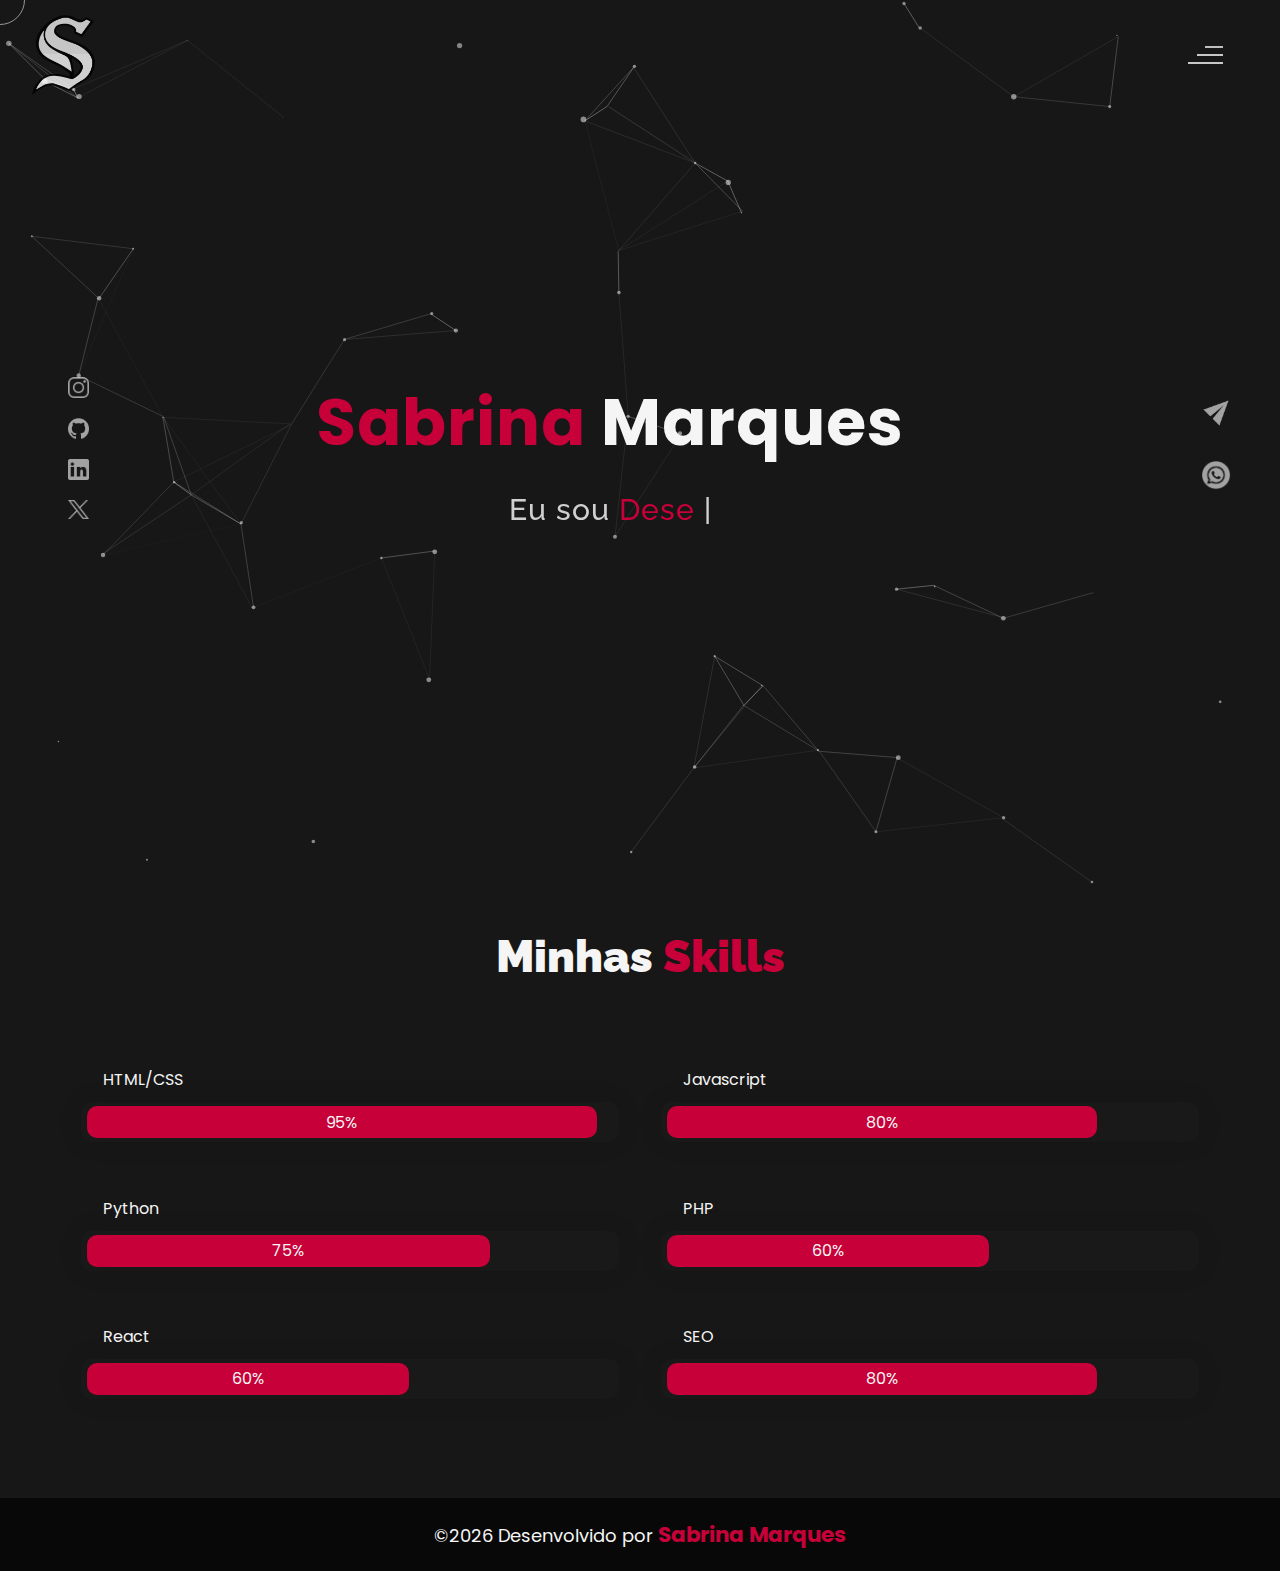
==== commit fe6e9fd8: "Update curriculo index.html" ====
--- a/index.html
+++ b/index.html
@@ -112,7 +112,7 @@
                      <br>
                <span class="about-second-line"> Com o foco em sites, mas também desenvolvo projetos como jogos e APIs!</span>
                <div class="cv">
-                <a href="images/SabrinaMarquesFerraz.pdf"><button>Veja meu <span class="colors">currículo </span></button></a>
+                <a href="images/CurriculoSabrinaMarques"><button>Veja meu <span class="colors">currículo </span></button></a>
             </div>
             </div>
             <!--about picture-->
@@ -373,4 +373,4 @@
     </script>
 
 </body>
-</html>+</html>
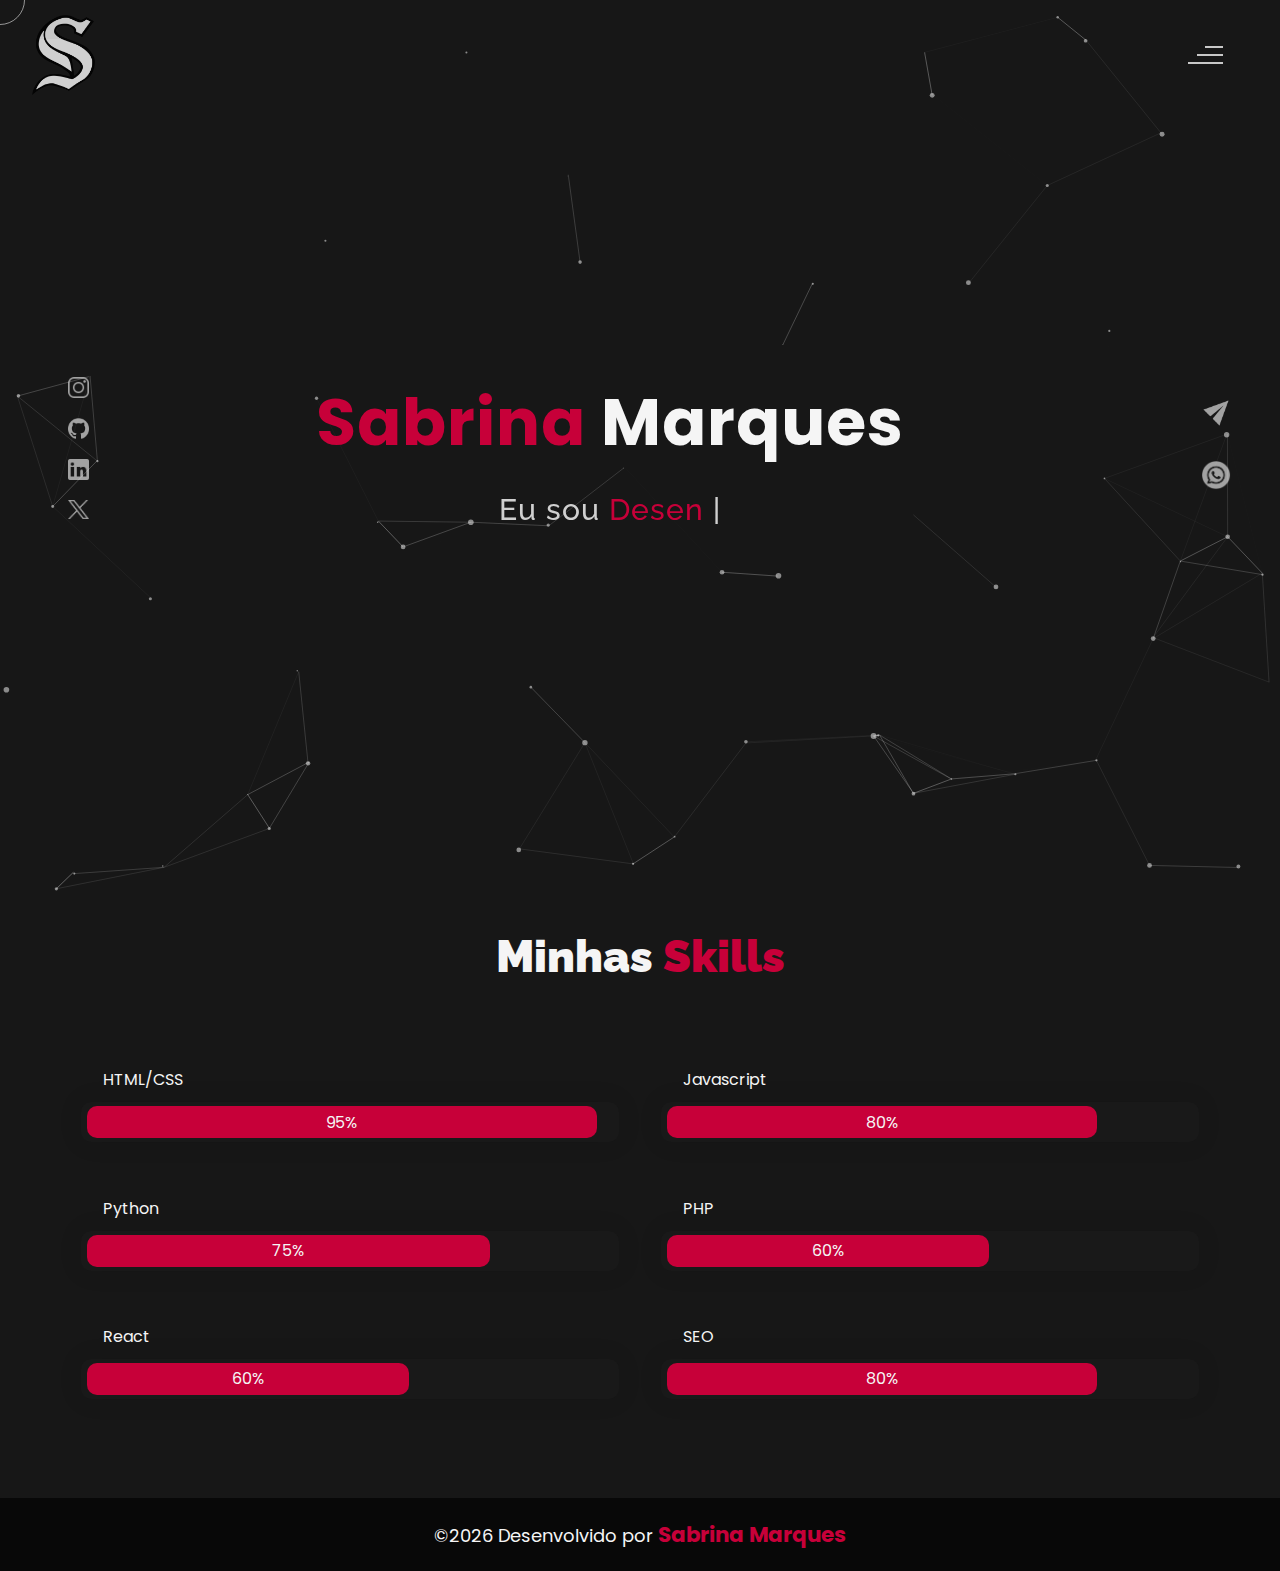
==== commit cb860a99: "Update index.html" ====
--- a/index.html
+++ b/index.html
@@ -112,7 +112,7 @@
                      <br>
                <span class="about-second-line"> Com o foco em sites, mas também desenvolvo projetos como jogos e APIs!</span>
                <div class="cv">
-                <a href="images/CurriculoSabrinaMarques"><button>Veja meu <span class="colors">currículo </span></button></a>
+                <a href="images/CurriculoSabrinaMarques.pdf"><button>Veja meu <span class="colors">currículo </span></button></a>
             </div>
             </div>
             <!--about picture-->
